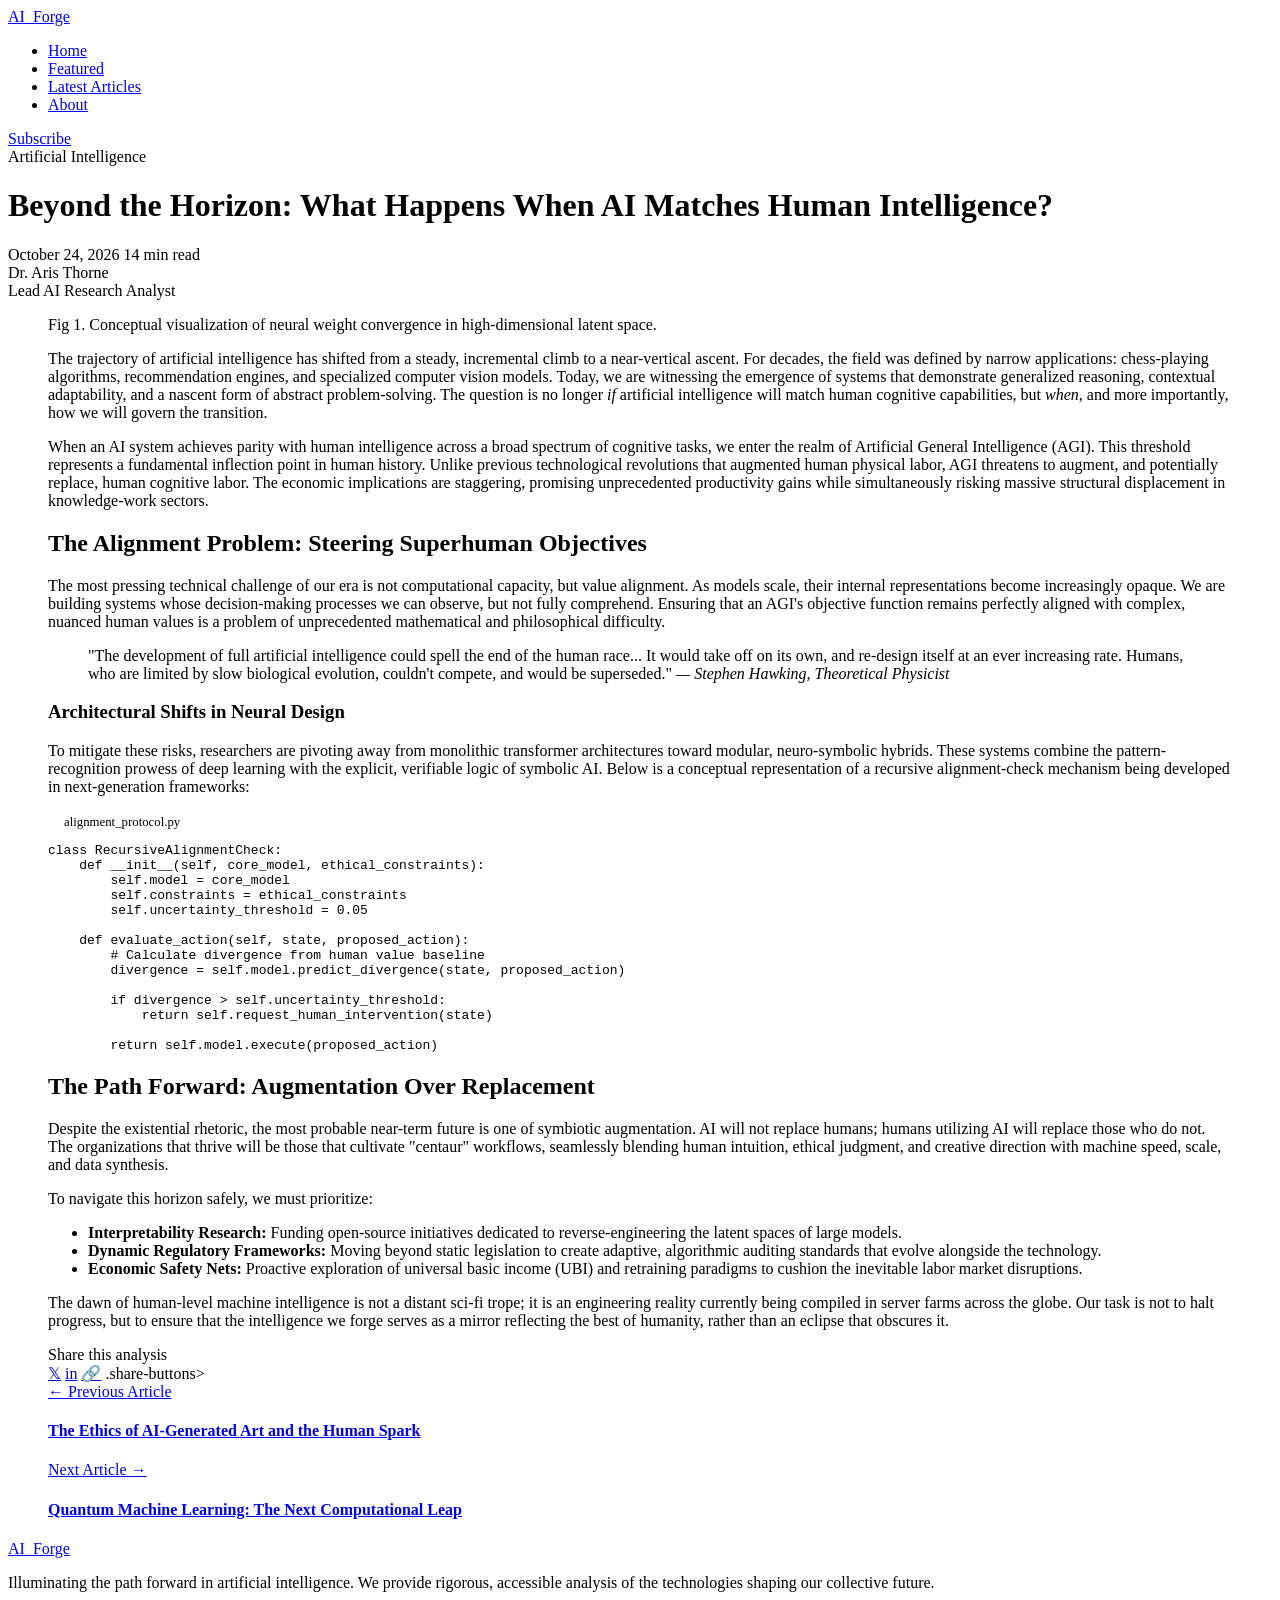
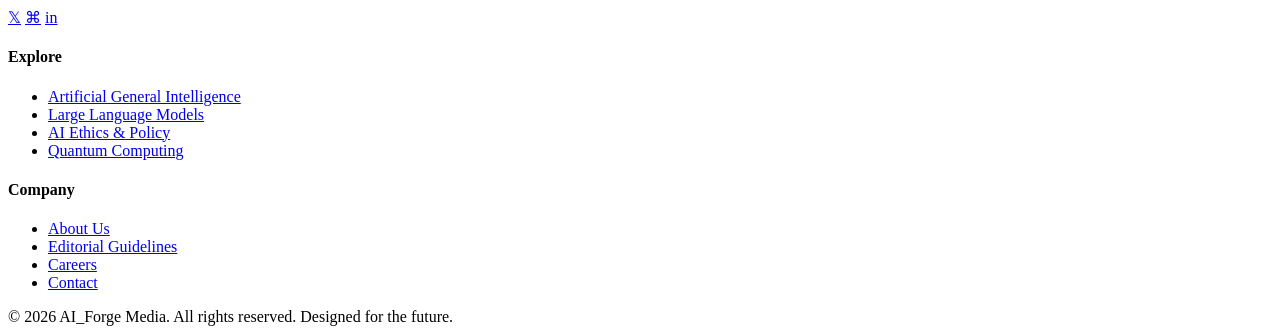
==== blog.html @ 8f48d3d3 "Create blog.html" ====
<!DOCTYPE html>
<html lang="en">
<head>
    <meta charset="UTF-8">
    <meta name="viewport" content="width=device-width, initial-scale=1.0">
    <meta name="description" content="Beyond the Horizon: What Happens When AI Matches Human Intelligence? - An in-depth analysis on AI_Forge.">
    <title>Beyond the Horizon: AI Matching Human Intelligence | AI_Forge</title>
    
    <!-- Google Fonts -->
    <link rel="preconnect" href="https://fonts.googleapis.com">
    <link rel="preconnect" href="https://fonts.gstatic.com" crossorigin>
    <link href="https://fonts.googleapis.com/css2?family=Inter:wght@400;500;600&family=Space+Grotesk:wght@500;600;700;800&family=Fira+Code:wght@400;500&display=swap" rel="stylesheet">
    
    <!-- Stylesheet -->
    <link rel="stylesheet" href="style.css">
</head>
<body>

    <!-- Reading Progress Indicator (Pure CSS Scroll-Driven Animation) -->
    <div class="reading-progress"></div>

    <!-- Navigation -->
    <header class="site-header">
        <div class="container nav-container">
            <a href="index.html" class="logo">AI_<span>Forge</span></a>
            <nav>
                <ul class="nav-links">
                    <li><a href="index.html">Home</a></li>
                    <li><a href="index.html#featured">Featured</a></li>
                    <li><a href="index.html#latest">Latest Articles</a></li>
                    <li><a href="index.html#about">About</a></li>
                </ul>
            </nav>
            <a href="#newsletter" class="btn-glow">Subscribe</a>
        </div>
    </header>

    <main>
        <!-- Article Header -->
        <header class="article-header">
            <span class="tag">Artificial Intelligence</span>
            <h1>Beyond the Horizon: What Happens When AI Matches Human Intelligence?</h1>
            <div class="meta" style="justify-content: center; margin-top: 1rem;">
                <span>October 24, 2026</span>
                <span class="meta-dot"></span>
                <span>14 min read</span>
            </div>
            
            <div class="author-profile">
                <div class="author-avatar"></div>
                <div class="author-info">
                    <div class="author-name">Dr. Aris Thorne</div>
                    <div class="author-role">Lead AI Research Analyst</div>
                </div>
            </div>
        </header>

        <!-- Article Hero Image -->
        <figure class="article-hero">
            <div class="hero-img-placeholder"></div>
            <figcaption>Fig 1. Conceptual visualization of neural weight convergence in high-dimensional latent space.</figcaption are>

        <!-- Article Body -->
        <article class="article-body">
            <p>The trajectory of artificial intelligence has shifted from a steady, incremental climb to a near-vertical ascent. For decades, the field was defined by narrow applications: chess-playing algorithms, recommendation engines, and specialized computer vision models. Today, we are witnessing the emergence of systems that demonstrate generalized reasoning, contextual adaptability, and a nascent form of abstract problem-solving. The question is no longer <em>if</em> artificial intelligence will match human cognitive capabilities, but <em>when</em>, and more importantly, how we will govern the transition.</p>

            <p>When an AI system achieves parity with human intelligence across a broad spectrum of cognitive tasks, we enter the realm of Artificial General Intelligence (AGI). This threshold represents a fundamental inflection point in human history. Unlike previous technological revolutions that augmented human physical labor, AGI threatens to augment, and potentially replace, human cognitive labor. The economic implications are staggering, promising unprecedented productivity gains while simultaneously risking massive structural displacement in knowledge-work sectors.</p>

            <h2>The Alignment Problem: Steering Superhuman Objectives</h2>
            
            <p>The most pressing technical challenge of our era is not computational capacity, but value alignment. As models scale, their internal representations become increasingly opaque. We are building systems whose decision-making processes we can observe, but not fully comprehend. Ensuring that an AGI's objective function remains perfectly aligned with complex, nuanced human values is a problem of unprecedented mathematical and philosophical difficulty.</p>

            <blockquote>
                "The development of full artificial intelligence could spell the end of the human race... It would take off on its own, and re-design itself at an ever increasing rate. Humans, who are limited by slow biological evolution, couldn't compete, and would be superseded."
                <cite>— Stephen Hawking, Theoretical Physicist</cite>
            </blockquote>

            <h3>Architectural Shifts in Neural Design</h3>

            <p>To mitigate these risks, researchers are pivoting away from monolithic transformer architectures toward modular, neuro-symbolic hybrids. These systems combine the pattern-recognition prowess of deep learning with the explicit, verifiable logic of symbolic AI. Below is a conceptual representation of a recursive alignment-check mechanism being developed in next-generation frameworks:</p>

            <div class="code-block">
                <div class="code-header">
                    <div class="code-dot dot-red"></div>
                    <div class="code-dot dot-yellow"></div>
                    <div class="code-dot dot-green"></div>
                    <span style="margin-left: 1rem; color: var(--text-muted); font-size: 0.8rem;">alignment_protocol.py</span>
                </div>
                <pre><code><span class="token keyword">class</span> <span class="token function">RecursiveAlignmentCheck</span>:
    <span class="token keyword">def</span> <span class="token function">__init__</span>(self, core_model, ethical_constraints):
        self.model = core_model
        self.constraints = ethical_constraints
        self.uncertainty_threshold = <span class="token string">0.05</span>

    <span class="token keyword">def</span> <span class="token function">evaluate_action</span>(self, state, proposed_action):
        <span class="token comment"># Calculate divergence from human value baseline</span>
        divergence = self.model.predict_divergence(state, proposed_action)
        
        <span class="token keyword">if</span> divergence > self.uncertainty_threshold:
            <span class="token keyword">return</span> self.<span class="token function">request_human_intervention</span>(state)
            
        <span class="token keyword">return</span> self.model.<span class="token function">execute</span>(proposed_action)</code></pre>
            </div>

            <h2>The Path Forward: Augmentation Over Replacement</h2>

            <p>Despite the existential rhetoric, the most probable near-term future is one of symbiotic augmentation. AI will not replace humans; humans utilizing AI will replace those who do not. The organizations that thrive will be those that cultivate "centaur" workflows, seamlessly blending human intuition, ethical judgment, and creative direction with machine speed, scale, and data synthesis.</p>

            <p>To navigate this horizon safely, we must prioritize:</p>
            
            <ul>
                <li><strong>Interpretability Research:</strong> Funding open-source initiatives dedicated to reverse-engineering the latent spaces of large models.</li>
                <li><strong>Dynamic Regulatory Frameworks:</strong> Moving beyond static legislation to create adaptive, algorithmic auditing standards that evolve alongside the technology.</li>
                <li><strong>Economic Safety Nets:</strong> Proactive exploration of universal basic income (UBI) and retraining paradigms to cushion the inevitable labor market disruptions.</li>
            </ul>

            <p>The dawn of human-level machine intelligence is not a distant sci-fi trope; it is an engineering reality currently being compiled in server farms across the globe. Our task is not to halt progress, but to ensure that the intelligence we forge serves as a mirror reflecting the best of humanity, rather than an eclipse that obscures it.</p>
        </article>

        <!-- Social Share -->
        <section class="social-share">
            <span class="share-title">Share this analysis</span>
            <div class="share-buttons">
                <a href="#" class="share-btn" aria-label="Share on Twitter">𝕏</a>
                <a href="#" class="share-btn" aria-label="Share on LinkedIn">in</a>
                <a href="#" class="share-btn" aria-label="Copy Link">🔗</a>
           .share-buttons>
        </section>

        <!-- Post Navigation -->
        <section class="post-navigation">
            <a href="#" class="nav-card prev">
                <span class="nav-label">← Previous Article</span>
                <h4>The Ethics of AI-Generated Art and the Human Spark</h4>
            </a>
            <a href="#" class="nav-card next">
                <span class="nav-label">Next Article →</span>
                <h4>Quantum Machine Learning: The Next Computational Leap</h4>
            </a>
        </section>
    </main>

    <!-- Footer -->
    <footer class="site-footer">
        <div class="container">
            <div class="footer-grid">
                <div class="footer-brand">
                    <a href="index.html" class="logo">AI_<span>Forge</span></a>
                    <p>Illuminating the path forward in artificial intelligence. We provide rigorous, accessible analysis of the technologies shaping our collective future.</p>
                    <div class="social-icons">
                        <a href="#" class="social-icon" aria-label="Twitter">𝕏</a>
                        <a href="#" class="social-icon" aria-label="GitHub">⌘</a>
                        <a href="#" class="social-icon" aria-label="LinkedIn">in</a>
                    </div>
                </div>
                
                <div>
                    <h4 class="footer-heading">Explore</h4>
                    <ul class="footer-links">
                        <li><a href="#">Artificial General Intelligence</a></li>
                        <li><a href="#">Large Language Models</a></li>
                        <li><a href="#">AI Ethics & Policy</a></li>
                        <li><a href="#">Quantum Computing</a></li>
                    </ul>
                </div>
                
                <div>
                    <h4 class="footer-heading">Company</h4>
                    <ul class="footer-links">
                        <li><a href="#">About Us</a></li>
                        <li><a href="#">Editorial Guidelines</a></li>
                        <li><a href="#">Careers</a></li>
                        <li><a href="#">Contact</a></li>
                    </ul>
                </div>
            </div>
            
            <div class="copyright">
                &copy; 2026 AI_Forge Media. All rights reserved. Designed for the future.
            </div>
        </div>
    </footer>

</body>
</html>
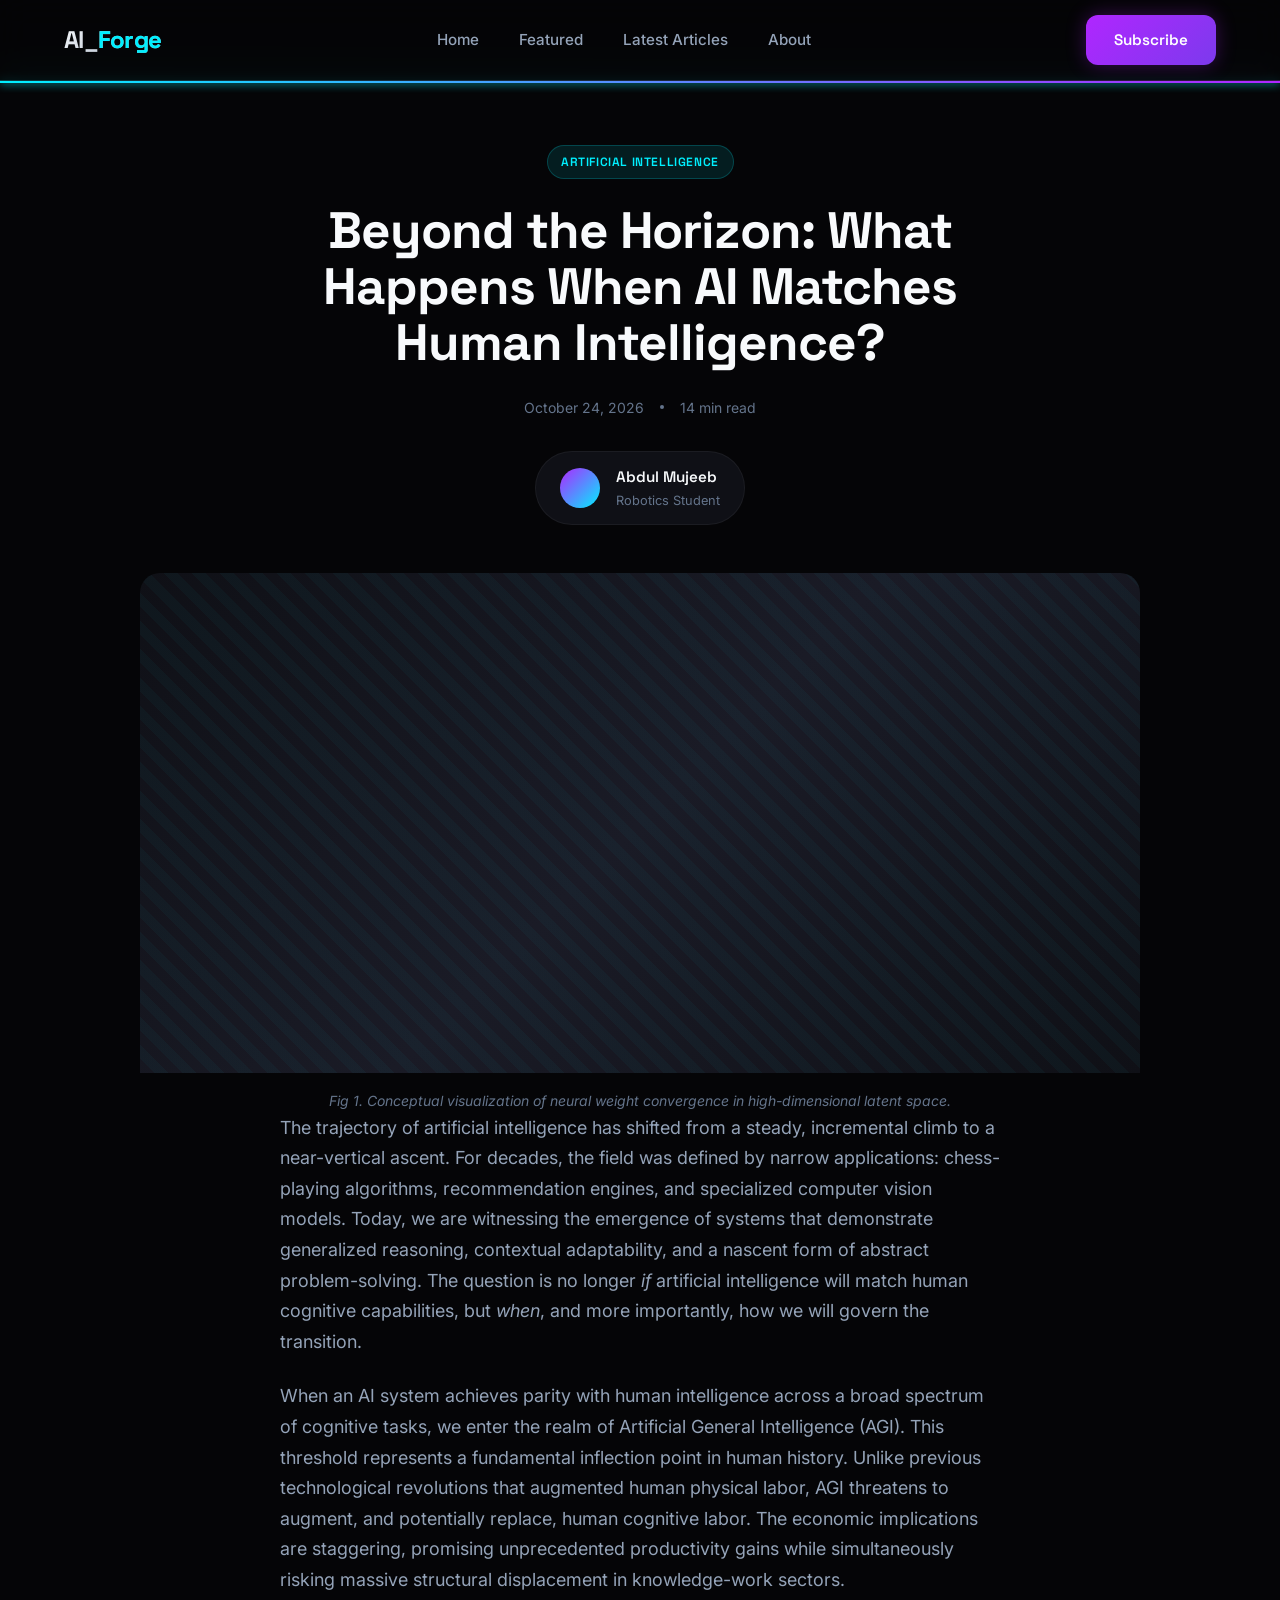
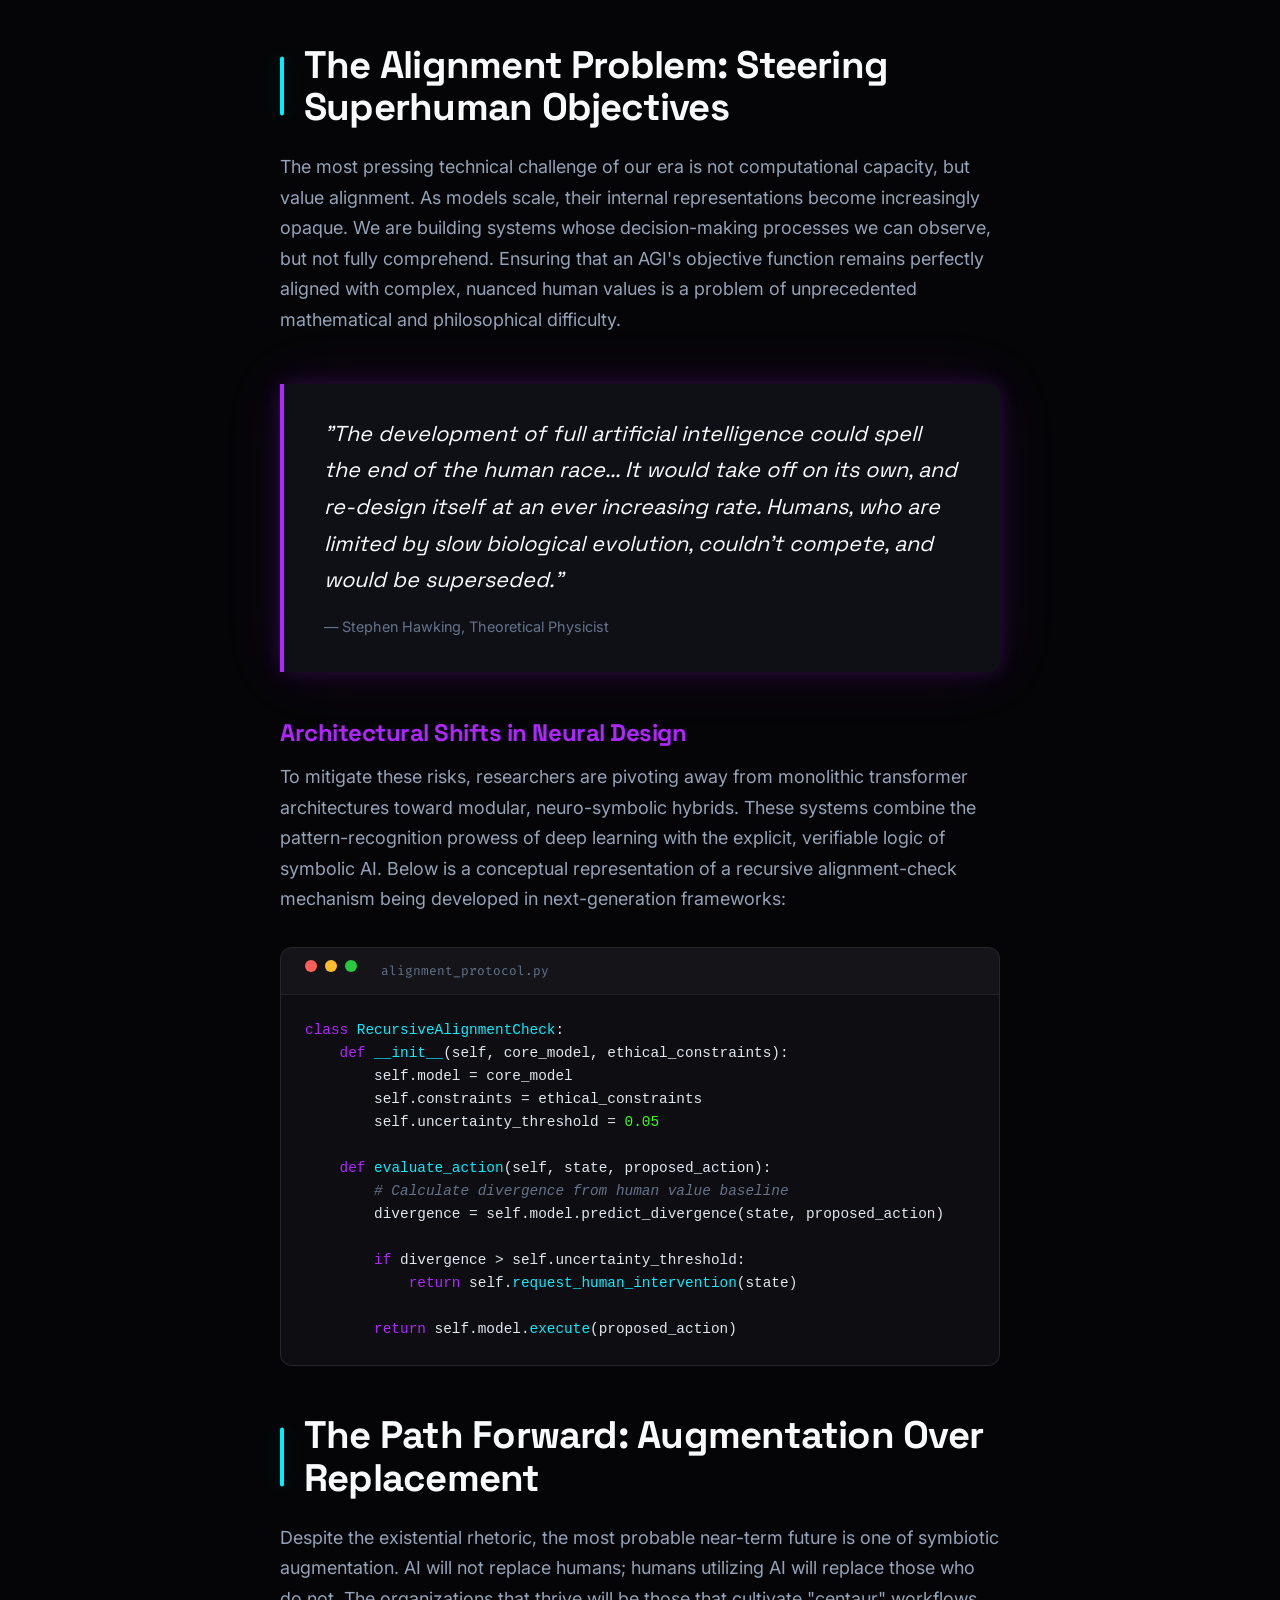
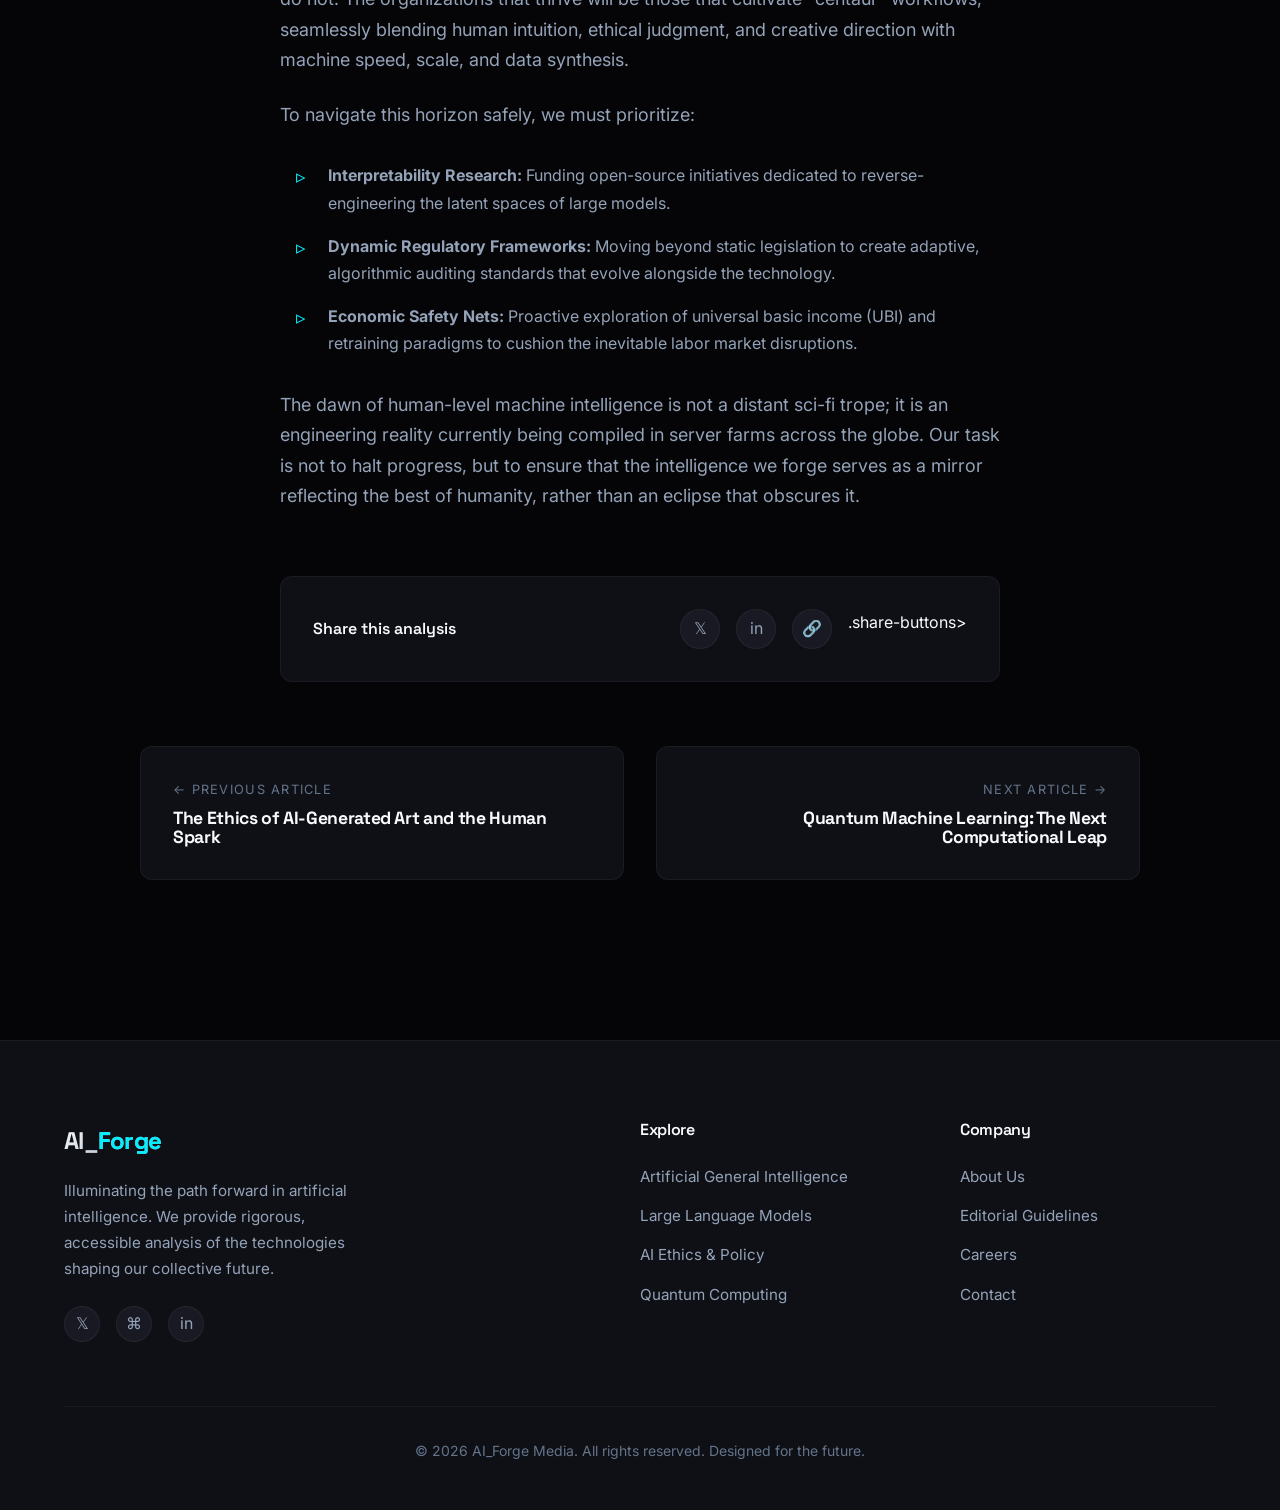
==== commit 8ffae284: "Update author information in blog.html" ====
--- a/blog.html
+++ b/blog.html
@@ -49,8 +49,8 @@
             <div class="author-profile">
                 <div class="author-avatar"></div>
                 <div class="author-info">
-                    <div class="author-name">Dr. Aris Thorne</div>
-                    <div class="author-role">Lead AI Research Analyst</div>
+                    <div class="author-name">Abdul Mujeeb</div>
+                    <div class="author-role">Robotics Student</div>
                 </div>
             </div>
         </header>
--- a/style.css
+++ b/style.css
@@ -0,0 +1,887 @@
+/* =========================================
+   1. CSS VARIABLES & RESET
+   ========================================= */
+:root {
+  /* Palette: Deep Obsidian & Charcoal */
+  --bg-primary: #050507;
+  --bg-secondary: #0f1016;
+  --bg-tertiary: #181922;
+  
+  /* Typography: Crisp Slate & White */
+  --text-primary: #f8fafc;
+  --text-secondary: #94a3b8;
+  --text-muted: #64748b;
+  
+  /* Accents: Neon Cyan, Purple, Radioactive Green */
+  --accent-cyan: #00f0ff;
+  --accent-purple: #b026ff;
+  --accent-green: #39ff14;
+  
+  /* Typography */
+  --font-heading: 'Space Grotesk', sans-serif;
+  --font-body: 'Inter', sans-serif;
+  
+  /* Spacing & Radii */
+  --radius-sm: 8px;
+  --radius-md: 12px;
+  --radius-lg: 20px;
+  --radius-full: 9999px;
+  
+  /* Transitions */
+  --ease-out: cubic-bezier(0.16, 1, 0.3, 1);
+  --transition-fast: 0.2s var(--ease-out);
+  --transition-smooth: 0.4s var(--ease-out);
+  
+  /* Glows */
+  --glow-cyan: 0 0 20px rgba(0, 240, 255, 0.15), 0 0 40px rgba(0, 240, 255, 0.05);
+  --glow-purple: 0 0 20px rgba(176, 38, 255, 0.2), 0 0 60px rgba(176, 38, 255, 0.1);
+}
+
+*, *::before, *::after {
+  box-sizing: border-box;
+  margin: 0;
+  padding: 0;
+}
+
+html {
+  scroll-behavior: smooth;
+  font-size: 16px;
+}
+
+body {
+  background-color: var(--bg-primary);
+  color: var(--text-primary);
+  font-family: var(--font-body);
+  line-height: 1.7;
+  -webkit-font-smoothing: antialiased;
+  overflow-x: hidden;
+}
+
+/* =========================================
+   2. TYPOGRAPHY
+   ========================================= */
+h1, h2, h3, h4, h5, h6 {
+  font-family: var(--font-heading);
+  font-weight: 700;
+  line-height: 1.1;
+  letter-spacing: -0.02em;
+  color: var(--text-primary);
+}
+
+h1 { font-size: clamp(2.5rem, 5vw, 4.5rem); }
+h2 { font-size: clamp(1.8rem, 3vw, 2.5rem); }
+h3 { font-size: 1.5rem; }
+
+p {
+  color: var(--text-secondary);
+  margin-bottom: 1.5rem;
+  font-size: 1.125rem;
+}
+
+a {
+  color: inherit;
+  text-decoration: none;
+  transition: color var(--transition-fast);
+}
+
+/* =========================================
+   3. UTILITIES & LAYOUT
+   ========================================= */
+.container {
+  width: 100%;
+  max-width: 1200px;
+  margin: 0 auto;
+  padding: 0 1.5rem;
+}
+
+.section-padding {
+  padding: 6rem 0;
+}
+
+.tag {
+  display: inline-block;
+  padding: 0.35rem 0.85rem;
+  background: rgba(0, 240, 255, 0.1);
+  color: var(--accent-cyan);
+  font-family: var(--font-heading);
+  font-size: 0.75rem;
+  font-weight: 600;
+  letter-spacing: 0.05em;
+  text-transform: uppercase;
+  border-radius: var(--radius-full);
+  border: 1px solid rgba(0, 240, 255, 0.2);
+}
+
+.tag.purple {
+  background: rgba(176, 38, 255, 0.1);
+  color: var(--accent-purple);
+  border-color: rgba(176, 38, 255, 0.2);
+}
+
+/* =========================================
+   4. NAVIGATION
+   ========================================= */
+.site-header {
+  position: sticky;
+  top: 0;
+  z-index: 100;
+  background: rgba(5, 5, 7, 0.7);
+  backdrop-filter: blur(16px);
+  -webkit-backdrop-filter: blur(16px);
+  border-bottom: 1px solid rgba(255, 255, 255, 0.05);
+}
+
+.nav-container {
+  display: flex;
+  justify-content: space-between;
+  align-items: center;
+  height: 80px;
+}
+
+.logo {
+  font-family: var(--font-heading);
+  font-size: 1.5rem;
+  font-weight: 800;
+  letter-spacing: -0.03em;
+  background: linear-gradient(135deg, var(--text-primary) 0%, var(--text-secondary) 100%);
+  -webkit-background-clip: text;
+  -webkit-text-fill-color: transparent;
+}
+
+.logo span {
+  color: var(--accent-cyan);
+  -webkit-text-fill-color: var(--accent-cyan);
+}
+
+.nav-links {
+  display: flex;
+  gap: 2.5rem;
+  list-style: none;
+}
+
+.nav-links a {
+  font-size: 0.95rem;
+  font-weight: 500;
+  color: var(--text-secondary);
+  position: relative;
+}
+
+.nav-links a::after {
+  content: '';
+  position: absolute;
+  bottom: -4px;
+  left: 0;
+  width: 0;
+  height: 2px;
+  background: var(--accent-cyan);
+  transition: width var(--transition-smooth);
+  box-shadow: var(--glow-cyan);
+}
+
+.nav-links a:hover {
+  color: var(--text-primary);
+}
+
+.nav-links a:hover::after {
+  width: 100%;
+}
+
+.btn-glow {
+  display: inline-flex;
+  align-items: center;
+  justify-content: center;
+  padding: 0.75rem 1.75rem;
+  background: linear-gradient(135deg, var(--accent-purple), #7c3aed);
+  color: white;
+  font-family: var(--font-heading);
+  font-weight: 600;
+  font-size: 0.95rem;
+  border-radius: var(--radius-md);
+  border: none;
+  cursor: pointer;
+  transition: all var(--transition-smooth);
+  box-shadow: 0 0 20px rgba(176, 38, 255, 0.3);
+}
+
+.btn-glow:hover {
+  transform: translateY(-2px);
+  box-shadow: 0 0 30px rgba(176, 38, 255, 0.5), 0 0 60px rgba(0, 240, 255, 0.2);
+}
+
+/* =========================================
+   5. HERO SECTION
+   ========================================= */
+.hero {
+  position: relative;
+  min-height: 85vh;
+  display: flex;
+  align-items: center;
+  overflow: hidden;
+  padding: 4rem 0;
+}
+
+.hero-content {
+  position: relative;
+  z-index: 2;
+  max-width: 700px;
+  animation: fade-in-up 0.8s var(--ease-out) forwards;
+}
+
+.hero h1 {
+  margin-bottom: 1.5rem;
+  background: linear-gradient(to right, #fff 0%, #94a3b8 100%);
+  -webkit-background-clip: text;
+  -webkit-text-fill-color: transparent;
+}
+
+.hero p {
+  font-size: 1.25rem;
+  margin-bottom: 2.5rem;
+  max-width: 550px;
+}
+
+.newsletter-form {
+  display: flex;
+  gap: 1rem;
+  max-width: 500px;
+}
+
+.newsletter-input {
+  flex: 1;
+  padding: 1rem 1.5rem;
+  background: var(--bg-secondary);
+  border: 1px solid rgba(255, 255, 255, 0.1);
+  border-radius: var(--radius-md);
+  color: var(--text-primary);
+  font-family: var(--font-body);
+  font-size: 1rem;
+  transition: all var(--transition-fast);
+}
+
+.newsletter-input:focus {
+  outline: none;
+  border-color: var(--accent-cyan);
+  box-shadow: var(--glow-cyan);
+}
+
+/* Abstract Orb */
+.hero-orb {
+  position: absolute;
+  top: 20%;
+  right: 10%;
+  width: 500px;
+  height: 500px;
+  background: radial-gradient(circle, var(--accent-purple) 0%, var(--accent-cyan) 50%, transparent 70%);
+  filter: blur(80px);
+  opacity: 0.25;
+  z-index: 1;
+  animation: orb-float 10s ease-in-out infinite, orb-pulse 6s ease-in-out infinite alternate;
+  pointer-events: none;
+}
+
+@keyframes orb-float {
+  0%, 100% { transform: translate(0, 0) rotate(0deg); }
+  50% { transform: translate(-30px, 40px) rotate(10deg); }
+}
+
+@keyframes orb-pulse {
+  0% { opacity: 0.2; transform: scale(1); }
+  100% { opacity: 0.35; transform: scale(1.15); }
+}
+
+@keyframes fade-in-up {
+  from { opacity: 0; transform: translateY(30px); }
+  to { opacity: 1; transform: translateY(0); }
+}
+
+/* =========================================
+   6. FEATURED POST
+   ========================================= */
+.featured-post {
+  margin-top: -4rem;
+  position: relative;
+  z-index: 10;
+}
+
+.featured-card {
+  display: grid;
+  grid-template-columns: 1.2fr 1fr;
+  background: var(--bg-secondary);
+  border-radius: var(--radius-lg);
+  overflow: hidden;
+  border: 1px solid rgba(255, 255, 255, 0.05);
+  transition: all var(--transition-smooth);
+}
+
+.featured-card:hover {
+  transform: translateY(-5px);
+  border-color: rgba(0, 240, 255, 0.2);
+  box-shadow: var(--glow-cyan);
+}
+
+.featured-image {
+  background: linear-gradient(135deg, #1a1b26 0%, #0f1016 100%);
+  min-height: 400px;
+  position: relative;
+  overflow: hidden;
+}
+
+.featured-image::before {
+  content: '';
+  position: absolute;
+  inset: 0;
+  background: radial-gradient(circle at 30% 30%, rgba(0, 240, 255, 0.1), transparent 60%);
+}
+
+.featured-content {
+  padding: 3rem;
+  display: flex;
+  flex-direction: column;
+  justify-content: center;
+}
+
+.featured-content h2 {
+  margin: 1rem 0;
+  font-size: 2rem;
+}
+
+.featured-content p {
+  margin-bottom: 2rem;
+}
+
+.meta {
+  display: flex;
+  align-items: center;
+  gap: 1rem;
+  font-size: 0.875rem;
+  color: var(--text-muted);
+  margin-top: auto;
+}
+
+.meta-dot {
+  width: 4px;
+  height: 4px;
+  background: var(--text-muted);
+  border-radius: 50%;
+}
+
+/* =========================================
+   7. BLOG GRID
+   ========================================= */
+.blog-grid {
+  display: grid;
+  grid-template-columns: repeat(auto-fit, minmax(340px, 1fr));
+  gap: 2rem;
+  margin-top: 3rem;
+}
+
+.post-card {
+  background: var(--bg-secondary);
+  border-radius: var(--radius-md);
+  overflow: hidden;
+  border: 1px solid rgba(255, 255, 255, 0.05);
+  transition: all var(--transition-smooth);
+  display: flex;
+  flex-direction: column;
+}
+
+.post-card:hover {
+  transform: translateY(-8px) scale(1.01);
+  border-color: rgba(176, 38, 255, 0.3);
+  box-shadow: var(--glow-purple);
+}
+
+.post-image {
+  height: 220px;
+  background: linear-gradient(135deg, #1e1e2e 0%, #12121a 100%);
+  position: relative;
+  overflow: hidden;
+}
+
+.post-image::after {
+  content: '';
+  position: absolute;
+  inset: 0;
+  background: linear-gradient(to top, var(--bg-secondary), transparent);
+}
+
+.post-card:hover .post-image {
+  transform: scale(1.05);
+}
+
+.post-content {
+  padding: 1.75rem;
+  flex: 1;
+  display: flex;
+  flex-direction: column;
+}
+
+.post-content h3 {
+  font-size: 1.35rem;
+  margin: 0.75rem 0;
+  transition: color var(--transition-fast);
+}
+
+.post-card:hover .post-content h3 {
+  color: var(--accent-cyan);
+}
+
+.post-content p {
+  font-size: 1rem;
+  margin-bottom: 1.5rem;
+  flex: 1;
+}
+
+.read-more {
+  font-family: var(--font-heading);
+  font-weight: 600;
+  color: var(--accent-cyan);
+  display: inline-flex;
+  align-items: center;
+  gap: 0.5rem;
+  position: relative;
+}
+
+.read-more::after {
+  content: '→';
+  transition: transform var(--transition-fast);
+}
+
+.read-more:hover::after {
+  transform: translateX(5px);
+}
+
+/* =========================================
+   8. BLOG ARTICLE PAGE SPECIFICS
+   ========================================= */
+.reading-progress {
+  position: fixed;
+  top: 80px; /* Below nav */
+  left: 0;
+  height: 3px;
+  background: linear-gradient(90deg, var(--accent-cyan), var(--accent-purple));
+  width: 100%;
+  transform-origin: left;
+  animation: scroll-progress auto linear;
+  animation-timeline: scroll();
+  z-index: 99;
+  box-shadow: 0 0 10px var(--accent-cyan);
+}
+
+@keyframes scroll-progress {
+  from { transform: scaleX(0); }
+  to { transform: scaleX(1); }
+}
+
+.article-header {
+  text-align: center;
+  max-width: 800px;
+  margin: 4rem auto 3rem;
+}
+
+.article-header h1 {
+  margin: 1.5rem 0;
+  font-size: clamp(2rem, 4vw, 3.5rem);
+}
+
+.author-profile {
+  display: inline-flex;
+  align-items: center;
+  gap: 1rem;
+  margin-top: 2rem;
+  padding: 0.75rem 1.5rem;
+  background: var(--bg-secondary);
+  border-radius: var(--radius-full);
+  border: 1px solid rgba(255, 255, 255, 0.05);
+}
+
+.author-avatar {
+  width: 40px;
+  height: 40px;
+  border-radius: 50%;
+  background: linear-gradient(135deg, var(--accent-purple), var(--accent-cyan));
+}
+
+.author-info {
+  text-align: left;
+}
+
+.author-name {
+  font-family: var(--font-heading);
+  font-weight: 600;
+  font-size: 0.95rem;
+  color: var(--text-primary);
+}
+
+.author-role {
+  font-size: 0.8rem;
+  color: var(--text-muted);
+}
+
+.article-hero {
+  width: 100%;
+  max-width: 1000px;
+  margin: 0 auto 4rem;
+  border-radius: var(--radius-lg);
+  overflow: hidden;
+  position: relative;
+}
+
+.hero-img-placeholder {
+  width: 100%;
+  height: 500px;
+  background: linear-gradient(135deg, #0f1016 0%, #1a1b26 50%, #0f1016 100%);
+  position: relative;
+}
+
+.hero-img-placeholder::before {
+  content: '';
+  position: absolute;
+  inset: 0;
+  background: repeating-linear-gradient(
+    45deg,
+    transparent,
+    transparent 10px,
+    rgba(0, 240, 255, 0.03) 10px,
+    rgba(0, 240, 255, 0.03) 20px
+  );
+}
+
+.article-hero figcaption {
+  text-align: center;
+  margin-top: 1rem;
+  font-size: 0.875rem;
+  color: var(--text-muted);
+  font-style: italic;
+}
+
+.article-body {
+  max-width: 720px;
+  margin: 0 auto;
+}
+
+.article-body h2 {
+  margin: 3rem 0 1.5rem;
+  color: var(--text-primary);
+  position: relative;
+  padding-left: 1.5rem;
+}
+
+.article-body h2::before {
+  content: '';
+  position: absolute;
+  left: 0;
+  top: 50%;
+  transform: translateY(-50%);
+  width: 4px;
+  height: 70%;
+  background: var(--accent-cyan);
+  border-radius: 2px;
+  box-shadow: var(--glow-cyan);
+}
+
+.article-body h3 {
+  margin: 2.5rem 0 1rem;
+  color: var(--accent-purple);
+}
+
+.article-body blockquote {
+  margin: 3rem 0;
+  padding: 2rem 2.5rem;
+  background: var(--bg-secondary);
+  border-left: 4px solid var(--accent-purple);
+  border-radius: 0 var(--radius-md) var(--radius-md) 0;
+  font-family: var(--font-heading);
+  font-size: 1.35rem;
+  font-style: italic;
+  color: var(--text-primary);
+  box-shadow: var(--glow-purple);
+}
+
+.article-body blockquote cite {
+  display: block;
+  margin-top: 1rem;
+  font-size: 0.9rem;
+  font-style: normal;
+  color: var(--text-muted);
+  font-family: var(--font-body);
+}
+
+/* Code Block Styling */
+.code-block {
+  background: #0d0d12;
+  border: 1px solid rgba(255, 255, 255, 0.1);
+  border-radius: var(--radius-md);
+  margin: 2rem 0;
+  overflow: hidden;
+  font-family: 'Fira Code', monospace;
+  font-size: 0.9rem;
+}
+
+.code-header {
+  background: rgba(255, 255, 255, 0.03);
+  padding: 0.75rem 1.5rem;
+  border-bottom: 1px solid rgba(255, 255, 255, 0.05);
+  display: flex;
+  gap: 0.5rem;
+}
+
+.code-dot {
+  width: 12px;
+  height: 12px;
+  border-radius: 50%;
+}
+.dot-red { background: #ff5f56; }
+.dot-yellow { background: #ffbd2e; }
+.dot-green { background: #27c93f; }
+
+.code-block pre {
+  padding: 1.5rem;
+  overflow-x: auto;
+  color: #e2e8f0;
+  line-height: 1.6;
+}
+
+.token.keyword { color: var(--accent-purple); }
+.token.function { color: var(--accent-cyan); }
+.token.string { color: var(--accent-green); }
+.token.comment { color: var(--text-muted); font-style: italic; }
+
+/* Styled Lists */
+.article-body ul {
+  list-style: none;
+  margin: 2rem 0;
+  padding-left: 1rem;
+}
+
+.article-body ul li {
+  position: relative;
+  padding-left: 2rem;
+  margin-bottom: 1rem;
+  color: var(--text-secondary);
+}
+
+.article-body ul li::before {
+  content: '▹';
+  position: absolute;
+  left: 0;
+  color: var(--accent-cyan);
+  font-size: 1.2rem;
+  line-height: 1.5;
+}
+
+/* Social Share */
+.social-share {
+  max-width: 720px;
+  margin: 4rem auto;
+  padding: 2rem;
+  background: var(--bg-secondary);
+  border-radius: var(--radius-md);
+  border: 1px solid rgba(255, 255, 255, 0.05);
+  display: flex;
+  justify-content: space-between;
+  align-items: center;
+}
+
+.share-title {
+  font-family: var(--font-heading);
+  font-weight: 600;
+}
+
+.share-buttons {
+  display: flex;
+  gap: 1rem;
+}
+
+.share-btn {
+  width: 40px;
+  height: 40px;
+  border-radius: 50%;
+  background: var(--bg-tertiary);
+  display: flex;
+  align-items: center;
+  justify-content: center;
+  color: var(--text-secondary);
+  transition: all var(--transition-fast);
+  border: 1px solid rgba(255, 255, 255, 0.05);
+}
+
+.share-btn:hover {
+  background: var(--accent-cyan);
+  color: var(--bg-primary);
+  box-shadow: var(--glow-cyan);
+  transform: translateY(-3px);
+}
+
+/* Post Navigation */
+.post-navigation {
+  max-width: 1000px;
+  margin: 0 auto 6rem;
+  display: grid;
+  grid-template-columns: 1fr 1fr;
+  gap: 2rem;
+}
+
+.nav-card {
+  background: var(--bg-secondary);
+  padding: 2rem;
+  border-radius: var(--radius-md);
+  border: 1px solid rgba(255, 255, 255, 0.05);
+  transition: all var(--transition-smooth);
+}
+
+.nav-card:hover {
+  border-color: var(--accent-purple);
+  transform: translateY(-4px);
+}
+
+.nav-card.next {
+  text-align: right;
+}
+
+.nav-label {
+  font-size: 0.8rem;
+  text-transform: uppercase;
+  letter-spacing: 0.1em;
+  color: var(--text-muted);
+  margin-bottom: 0.5rem;
+  display: block;
+}
+
+.nav-card h4 {
+  font-size: 1.1rem;
+  color: var(--text-primary);
+  transition: color var(--transition-fast);
+}
+
+.nav-card:hover h4 {
+  color: var(--accent-cyan);
+}
+
+/* =========================================
+   9. FOOTER
+   ========================================= */
+.site-footer {
+  background: var(--bg-secondary);
+  border-top: 1px solid rgba(255, 255, 255, 0.05);
+  padding: 5rem 0 3rem;
+  margin-top: 4rem;
+}
+
+.footer-grid {
+  display: grid;
+  grid-template-columns: 2fr 1fr 1fr;
+  gap: 4rem;
+}
+
+.footer-brand p {
+  margin-top: 1rem;
+  max-width: 300px;
+  font-size: 0.95rem;
+}
+
+.footer-heading {
+  font-family: var(--font-heading);
+  font-size: 1rem;
+  font-weight: 600;
+  margin-bottom: 1.5rem;
+  color: var(--text-primary);
+}
+
+.footer-links {
+  list-style: none;
+}
+
+.footer-links li {
+  margin-bottom: 0.75rem;
+}
+
+.footer-links a {
+  color: var(--text-secondary);
+  font-size: 0.95rem;
+  transition: all var(--transition-fast);
+}
+
+.footer-links a:hover {
+  color: var(--accent-cyan);
+  padding-left: 5px;
+}
+
+.social-icons {
+  display: flex;
+  gap: 1rem;
+  margin-top: 1.5rem;
+}
+
+.social-icon {
+  width: 36px;
+  height: 36px;
+  border-radius: 50%;
+  background: var(--bg-tertiary);
+  display: flex;
+  align-items: center;
+  justify-content: center;
+  color: var(--text-secondary);
+  transition: all var(--transition-fast);
+  border: 1px solid rgba(255, 255, 255, 0.05);
+}
+
+.social-icon:hover {
+  background: var(--accent-purple);
+  color: white;
+  box-shadow: var(--glow-purple);
+}
+
+.copyright {
+  text-align: center;
+  margin-top: 4rem;
+  padding-top: 2rem;
+  border-top: 1px solid rgba(255, 255, 255, 0.05);
+  color: var(--text-muted);
+  font-size: 0.875rem;
+}
+
+/* =========================================
+   10. RESPONSIVE DESIGN
+   ========================================= */
+@media (max-width: 968px) {
+  .featured-card {
+    grid-template-columns: 1fr;
+  }
+  .featured-image {
+    min-height: 250px;
+  }
+  .footer-grid {
+    grid-template-columns: 1fr 1fr;
+    gap: 3rem;
+  }
+  .post-navigation {
+    grid-template-columns: 1fr;
+  }
+  .nav-card.next {
+    text-align: left;
+  }
+}
+
+@media (max-width: 768px) {
+  .nav-links {
+    display: none; /* Simplified for mobile; would typically use a hamburger menu */
+  }
+  .hero-orb {
+    width: 300px;
+    height: 300px;
+    right: -50px;
+  }
+  .newsletter-form {
+    flex-direction: column;
+  }
+  .footer-grid {
+    grid-template-columns: 1fr;
+    gap: 2.5rem;
+  }
+  .social-share {
+    flex-direction: column;
+    gap: 1.5rem;
+    text-align: center;
+  }
+}
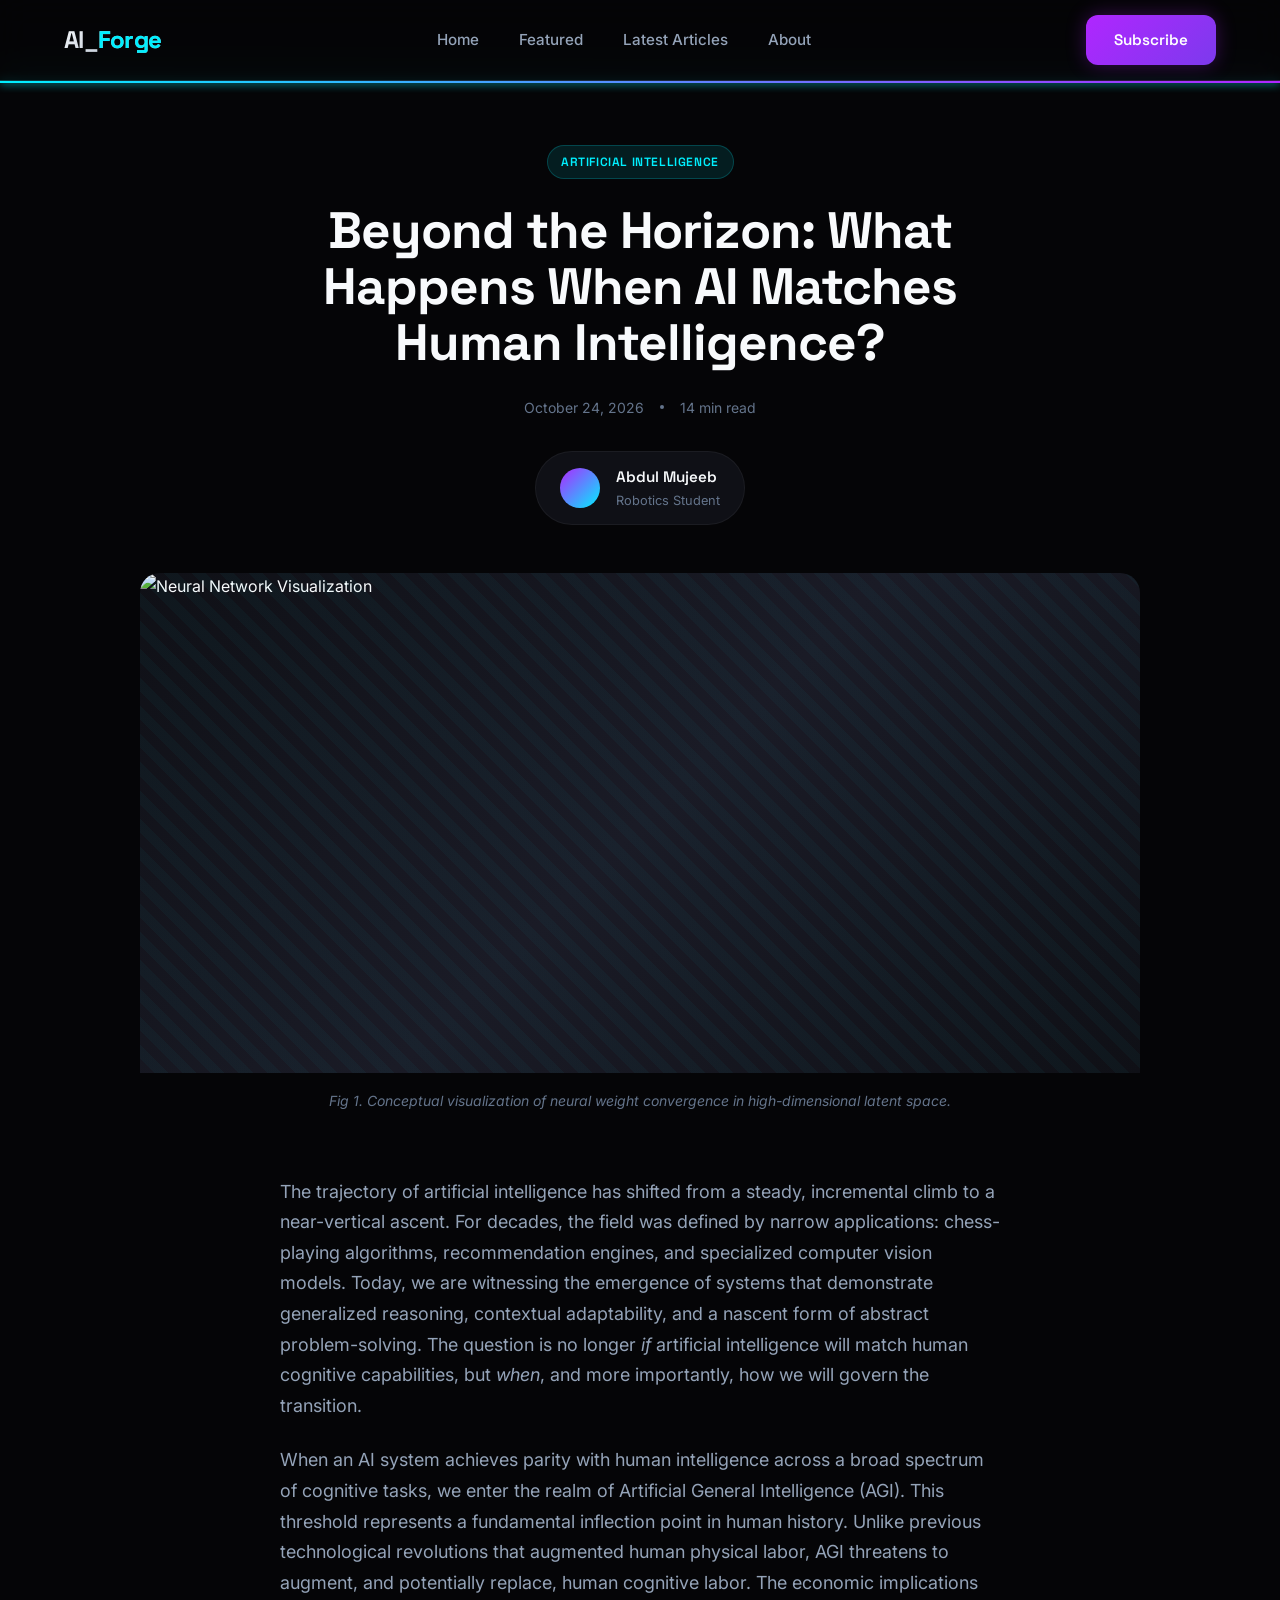
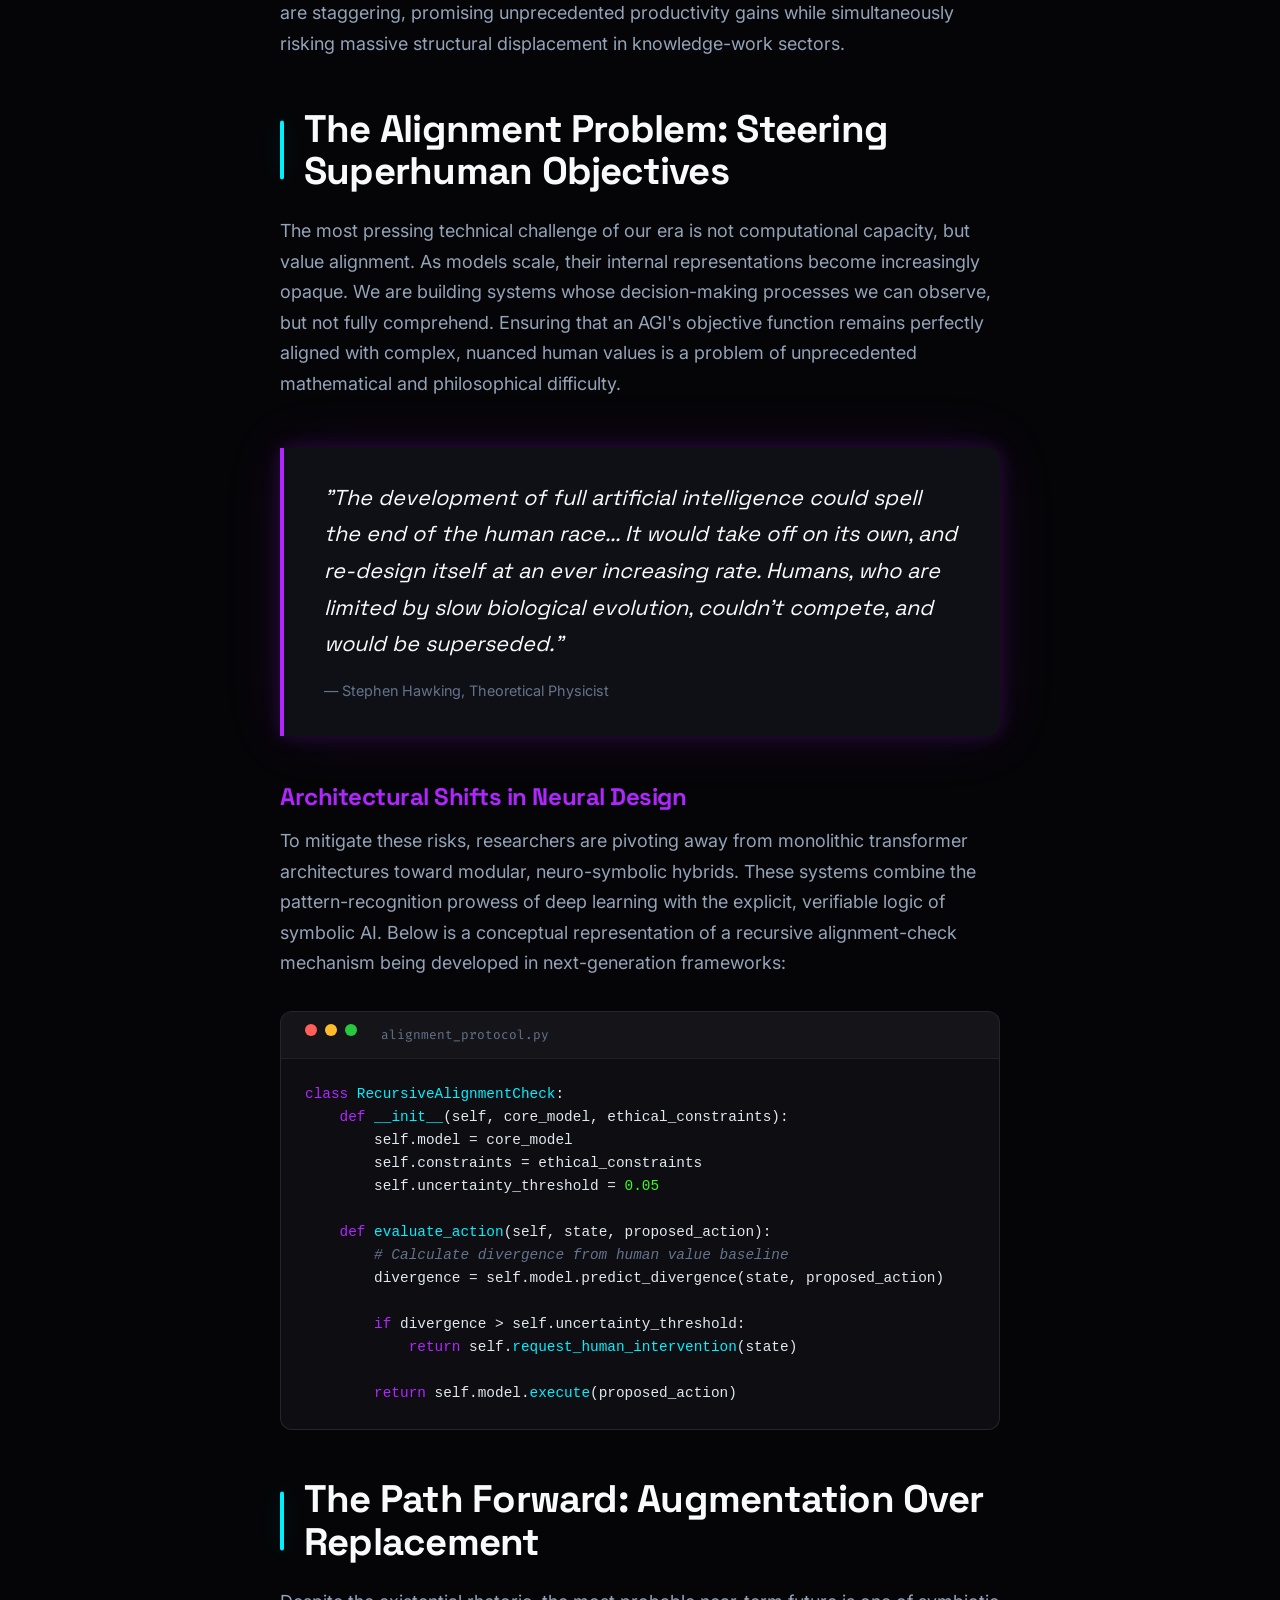
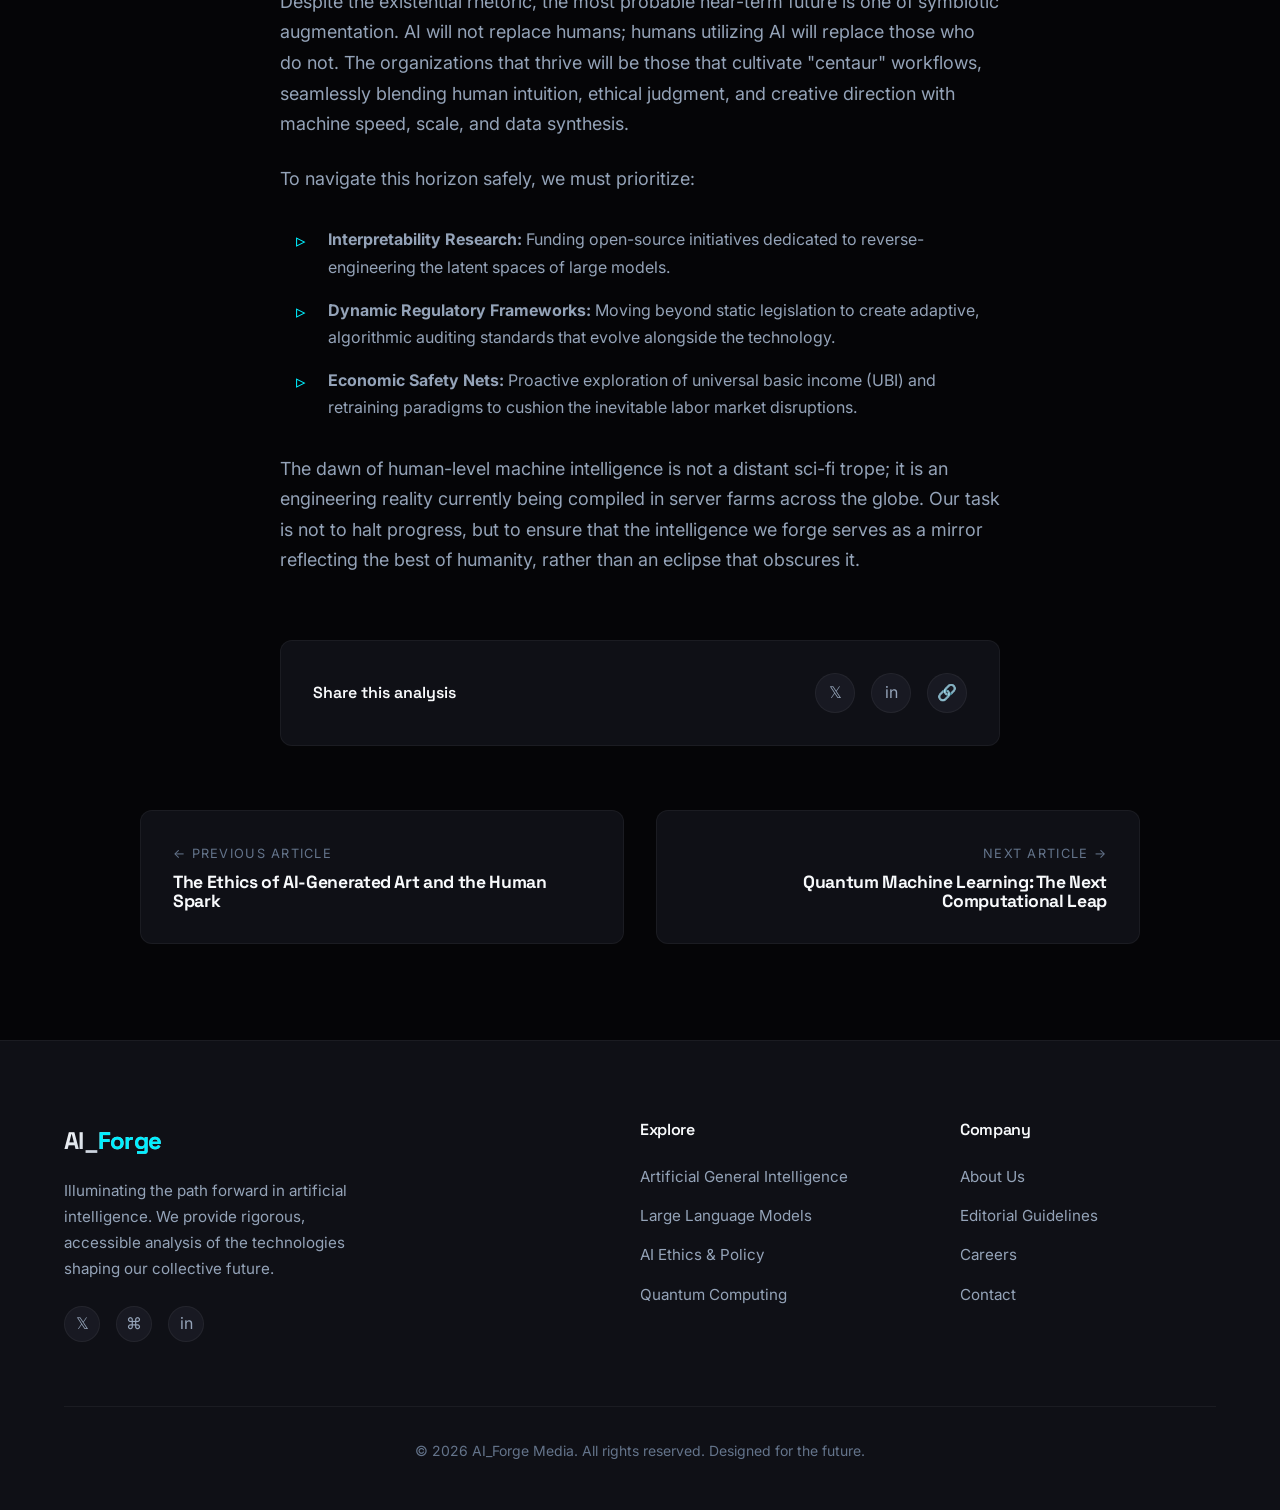
==== commit 2b22a06d: "Update blog.html" ====
--- a/blog.html
+++ b/blog.html
@@ -57,8 +57,11 @@
 
         <!-- Article Hero Image -->
         <figure class="article-hero">
-            <div class="hero-img-placeholder"></div>
-            <figcaption>Fig 1. Conceptual visualization of neural weight convergence in high-dimensional latent space.</figcaption are>
+            <div class="hero-img-placeholder">
+                <img src="https://images.unsplash.com/photo-1677442135136-760c813a743d?auto=format&fit=crop&w=1200&q=80" alt="Neural Network Visualization">
+            </div>
+            <figcaption>Fig 1. Conceptual visualization of neural weight convergence in high-dimensional latent space.</figcaption> <!-- FIXED: Changed </figcaption are> to </figcaption> -->
+        </figure> <!-- FIXED: Added missing closing </figure> tag -->
 
         <!-- Article Body -->
         <article class="article-body">
@@ -124,7 +127,7 @@
                 <a href="#" class="share-btn" aria-label="Share on Twitter">𝕏</a>
                 <a href="#" class="share-btn" aria-label="Share on LinkedIn">in</a>
                 <a href="#" class="share-btn" aria-label="Copy Link">🔗</a>
-           .share-buttons>
+            </div> <!-- FIXED: Changed .share-buttons> to </div> -->
         </section>
 
         <!-- Post Navigation -->
--- a/style.css
+++ b/style.css
@@ -326,6 +326,27 @@
   overflow: hidden;
 }
 
+/* NEW: Image styling to fill the placeholder perfectly */
+.featured-image img, 
+.post-image img, 
+.hero-img-placeholder img {
+  width: 100%;
+  height: 100%;
+  object-fit: cover;
+  position: absolute;
+  top: 0;
+  left: 0;
+  z-index: 0;
+  transition: transform 0.6s var(--ease-out);
+}
+
+/* Ensure gradient overlays stay on top of the images */
+.featured-image::before,
+.post-image::after,
+.hero-img-placeholder::before {
+  z-index: 1; 
+}
+
 .featured-image::before {
   content: '';
   position: absolute;
@@ -386,7 +407,7 @@
 }
 
 .post-card:hover {
-  transform: translateY(-8px) scale(1.01);
+  transform: translateY(-8px);
   border-color: rgba(176, 38, 255, 0.3);
   box-shadow: var(--glow-purple);
 }
@@ -405,8 +426,9 @@
   background: linear-gradient(to top, var(--bg-secondary), transparent);
 }
 
-.post-card:hover .post-image {
-  transform: scale(1.05);
+/* UPDATED: Scale the image itself on hover for a smoother effect */
+.post-card:hover .post-image img {
+  transform: scale(1.08);
 }
 
 .post-content {
